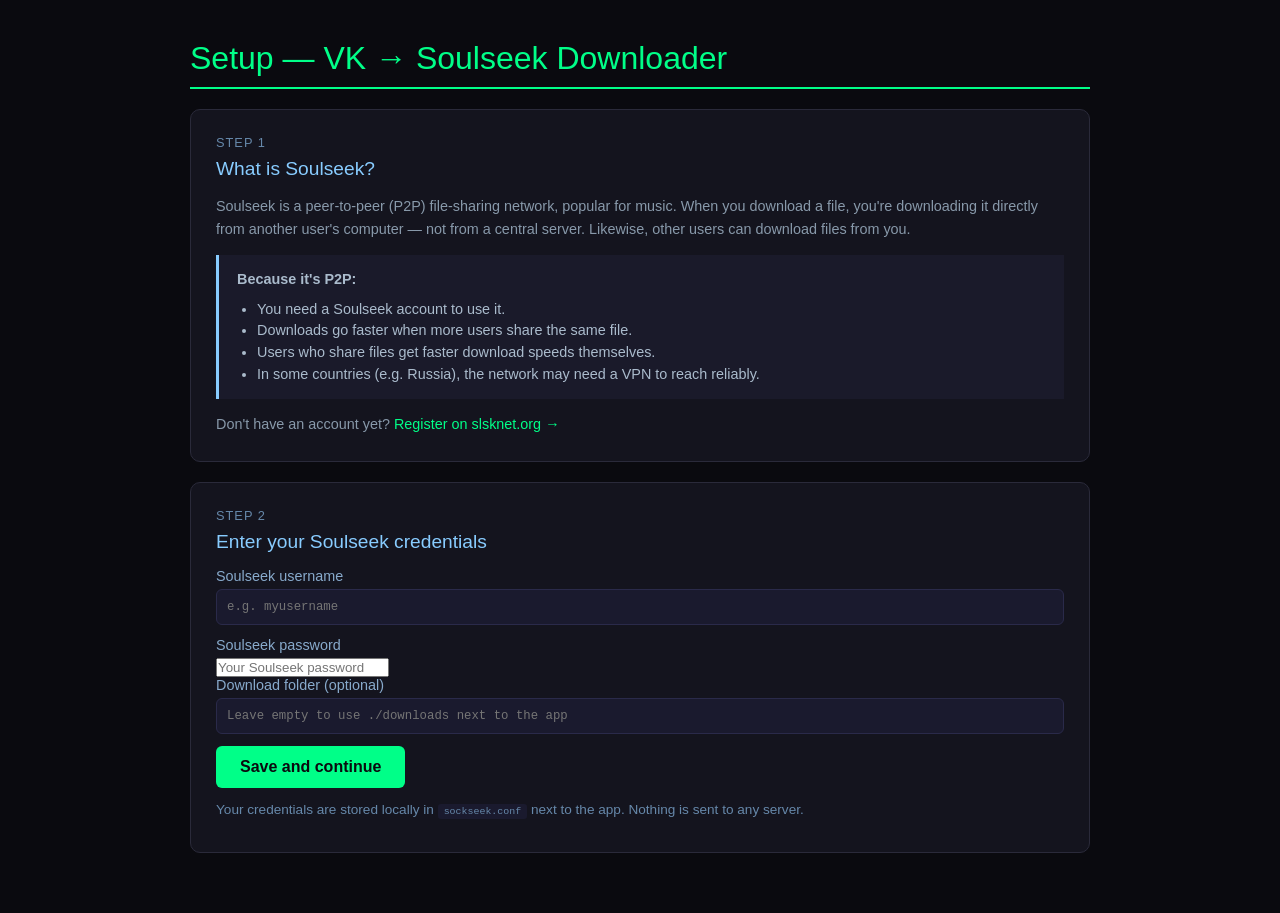
==== setup.html @ e68a3dbe "initcomm" ====
<!DOCTYPE html>
<html lang="en">
<head>
    <meta charset="UTF-8">
    <title>Setup — VK → Soulseek Downloader</title>
    <link rel="stylesheet" href="/static/style.css">
    <style>
        body { padding: 40px 20px; min-height: 100vh; }
        .info { color: #8899aa; font-size: 0.9em; line-height: 1.6; }
        .info a { color: #00ff88; text-decoration: none; }
        .info a:hover { text-decoration: underline; }
        .notice {
            background: #1a1a2a;
            border-left: 3px solid #88ccff;
            padding: 14px 18px;
            margin: 14px 0;
            color: #aabbcc;
            font-size: 0.9em;
            line-height: 1.5;
        }
        .error {
            background: #2a1a1a;
            border: 1px solid #ff4466;
            color: #ff8899;
            padding: 12px 16px;
            border-radius: 6px;
            margin-top: 12px;
            display: none;
        }
        .ok {
            background: #0a2a1a;
            border: 1px solid #00ff88;
            color: #00ff88;
            padding: 12px 16px;
            border-radius: 6px;
            margin-top: 12px;
            display: none;
        }
        .step {
            color: #6688aa;
            font-size: 0.8em;
            text-transform: uppercase;
            letter-spacing: 1px;
            margin-bottom: 8px;
        }
    </style>
</head>
<body>
<div class="container">
    <h1>Setup — VK → Soulseek Downloader</h1>

    <div class="card">
        <div class="step">Step 1</div>
        <h2>What is Soulseek?</h2>
        <p class="info">
            Soulseek is a peer-to-peer (P2P) file-sharing network, popular for music.
            When you download a file, you're downloading it directly from another user's
            computer — not from a central server. Likewise, other users can download files from you.
        </p>
        <div class="notice">
            <strong>Because it's P2P:</strong>
            <ul style="margin: 8px 0 0 20px;">
                <li>You need a Soulseek account to use it.</li>
                <li>Downloads go faster when more users share the same file.</li>
                <li>Users who share files get faster download speeds themselves.</li>
                <li>In some countries (e.g. Russia), the network may need a VPN to reach reliably.</li>
            </ul>
        </div>
        <p class="info">
            Don't have an account yet?
            <a href="https://www.slsknet.org/news/node/1" target="_blank" rel="noopener">
                Register on slsknet.org →
            </a>
        </p>
    </div>

    <div class="card">
        <div class="step">Step 2</div>
        <h2>Enter your Soulseek credentials</h2>
        <form id="setupForm">
            <label for="username">Soulseek username</label>
            <input type="text" id="username" placeholder="e.g. myusername"
                   autocomplete="off" required>

            <label for="password">Soulseek password</label>
            <input type="password" id="password" placeholder="Your Soulseek password"
                   autocomplete="off" required>

            <label for="outputDir">Download folder (optional)</label>
            <input type="text" id="outputDir"
                   placeholder="Leave empty to use ./downloads next to the app">

            <button type="submit" id="submitBtn">Save and continue</button>
        </form>
        <div id="errorBox" class="error"></div>
        <div id="okBox" class="ok"></div>
        <p class="hint" style="margin-top:14px;">
            Your credentials are stored locally in <code>sockseek.conf</code>
            next to the app. Nothing is sent to any server.
        </p>
    </div>
</div>

<script>
document.getElementById('setupForm').addEventListener('submit', async (e) => {
    e.preventDefault();
    const btn = document.getElementById('submitBtn');
    const err = document.getElementById('errorBox');
    const ok = document.getElementById('okBox');
    btn.disabled = true;
    btn.textContent = 'Saving...';
    err.style.display = 'none';
    ok.style.display = 'none';

    const fd = new FormData();
    fd.append('soulseek_username', document.getElementById('username').value);
    fd.append('soulseek_password', document.getElementById('password').value);
    fd.append('output_dir', document.getElementById('outputDir').value);

    try {
        const r = await fetch('/api/setup', { method: 'POST', body: fd });
        if (!r.ok) {
            const d = await r.json().catch(() => ({}));
            throw new Error(d.detail || 'Setup failed');
        }
        ok.textContent = 'Setup complete. Redirecting...';
        ok.style.display = 'block';
        setTimeout(() => { window.location.href = '/'; }, 800);
    } catch (ex) {
        err.textContent = ex.message;
        err.style.display = 'block';
    } finally {
        btn.disabled = false;
        btn.textContent = 'Save and continue';
    }
});
</script>
</body>
</html>
---- static/style.css ----
/* static/style.css */
* { margin: 0; padding: 0; box-sizing: border-box; }
body {
    font-family: 'Segoe UI', sans-serif;
    background: #0a0a0f;
    color: #d0d0d0;
    padding: 20px;
}
.container { max-width: 900px; margin: 0 auto; }

h1 {
    color: #00ff88;
    border-bottom: 2px solid #00ff88;
    padding-bottom: 10px;
    margin-bottom: 20px;
    font-weight: 300;
}

.card {
    background: #14141e;
    border: 1px solid #2a2a3a;
    border-radius: 10px;
    padding: 25px;
    margin-bottom: 20px;
}
.card h2 {
    color: #88ccff;
    margin-bottom: 15px;
    font-weight: 300;
    font-size: 1.2em;
}

label { display: block; margin-bottom: 5px; color: #88aacc; font-size: 0.9em; }

input[type="text"],
textarea {
    width: 100%;
    padding: 10px;
    background: #1a1a2e;
    border: 1px solid #2a2a4a;
    color: #d0d0d0;
    border-radius: 6px;
    margin-bottom: 12px;
    font-family: monospace;
    font-size: 0.95em;
}
input[type="text"]:focus,
textarea:focus { outline: none; border-color: #00ff88; }
textarea { min-height: 220px; resize: vertical; }

button {
    background: #00ff88;
    color: #0a0a0f;
    border: none;
    padding: 12px 24px;
    border-radius: 6px;
    font-weight: bold;
    font-size: 1em;
    cursor: pointer;
}
button:hover { background: #00cc66; }
button:disabled { opacity: 0.5; cursor: not-allowed; }

button.small { padding: 4px 10px; font-size: 0.75em; }
button.danger { background: #ff4466; color: #fff; }
button.danger:hover { background: #cc0033; }

.hint { color: #6688aa; font-size: 0.85em; margin-bottom: 10px; }
.hint code {
    background: #1a1a2e;
    padding: 2px 6px;
    border-radius: 3px;
    font-size: 0.9em;
}
.muted { color: #8899aa; }

.progress { height: 6px; background: #2a2a4a; border-radius: 3px; margin: 8px 0; overflow: hidden; }
.progress-fill { height: 100%; background: #00ff88; transition: width 0.3s; }

.job {
    background: #1a1a2e;
    padding: 12px;
    border-radius: 6px;
    margin-bottom: 8px;
    border-left: 3px solid #ffaa00;
}
.job.complete { border-left-color: #00ff88; }
.job.partial { border-left-color: #ffaa00; }
.job.error { border-left-color: #ff4466; }

.job-header {
    display: flex;
    justify-content: space-between;
    align-items: center;
    margin-bottom: 6px;
}

.job-stats { font-size: 0.8em; color: #8899aa; }

pre {
    background: #0a0a0f;
    padding: 10px;
    border-radius: 6px;
    font-size: 0.75em;
    max-height: 300px;
    overflow-y: auto;
    color: #8899aa;
    margin-top: 8px;
    white-space: pre-wrap;
    word-break: break-all;
}

.leecher-row {
    display: flex;
    justify-content: space-between;
    padding: 6px 0;
    border-bottom: 1px solid #2a2a4a;
}
.leecher-row:last-child { border-bottom: none; }
.leecher-name { color: #88ccff; font-family: monospace; }
.leecher-count { color: #8899aa; font-size: 0.85em; }
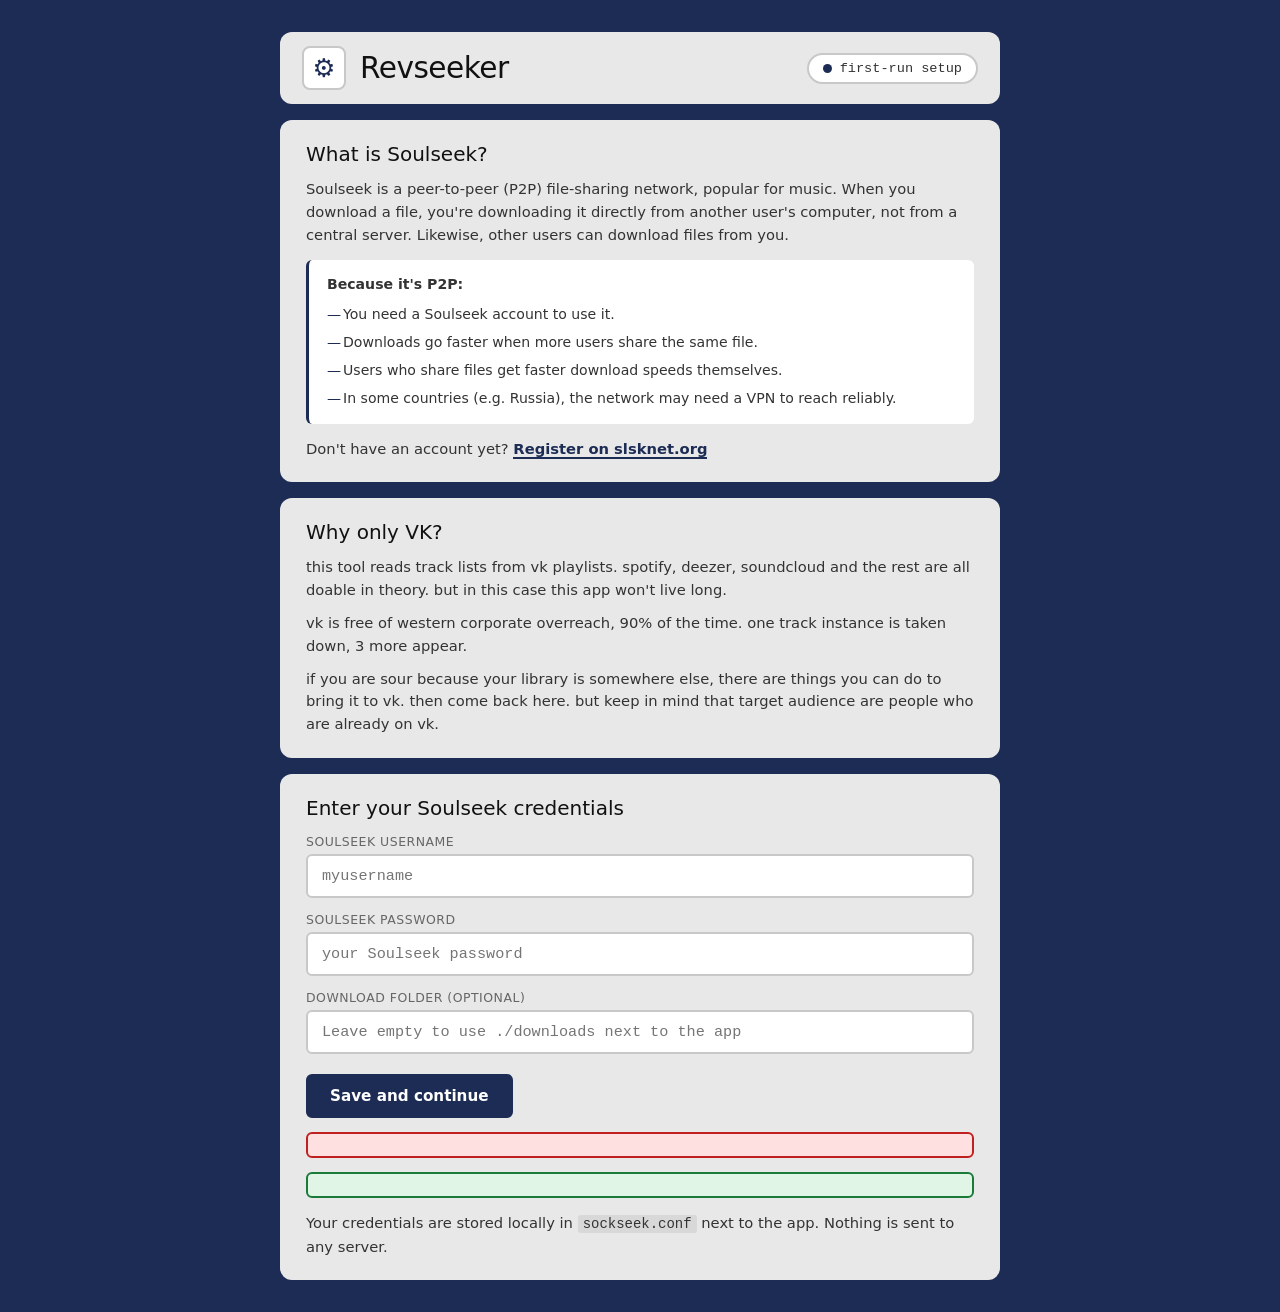
==== commit 346e2644: "yep" ====
--- a/setup.html
+++ b/setup.html
@@ -2,103 +2,298 @@
 <html lang="en">
 <head>
     <meta charset="UTF-8">
-    <title>Setup — VK → Soulseek Downloader</title>
-    <link rel="stylesheet" href="/static/style.css">
+    <title>Setup - Revseeker</title>
     <style>
-        body { padding: 40px 20px; min-height: 100vh; }
-        .info { color: #8899aa; font-size: 0.9em; line-height: 1.6; }
-        .info a { color: #00ff88; text-decoration: none; }
-        .info a:hover { text-decoration: underline; }
+        * { margin: 0; padding: 0; box-sizing: border-box; }
+
+        body {
+            font-family: 'Segoe UI', 'Inter', system-ui, sans-serif;
+            background: #1c2c54;
+            color: #111;
+            min-height: 100vh;
+            display: flex;
+            align-items: center;
+            justify-content: center;
+            padding: 32px 20px;
+        }
+
+        .setup-shell {
+            width: 100%;
+            max-width: 720px;
+            display: flex;
+            flex-direction: column;
+            gap: 16px;
+        }
+
+        .brand {
+            display: flex;
+            align-items: center;
+            gap: 14px;
+            background: #e8e8e8;
+            padding: 14px 22px;
+            border-radius: 12px;
+        }
+        .brand-mark {
+            width: 44px;
+            height: 44px;
+            display: flex;
+            align-items: center;
+            justify-content: center;
+            font-size: 1.6em;
+            color: #1c2c54;
+            background: #fff;
+            border: 2px solid #c8c8c8;
+            border-radius: 8px;
+        }
+        .brand-name {
+            font-size: 1.85em;
+            font-weight: 400;
+            color: #111;
+            letter-spacing: -0.5px;
+        }
+        .brand-spacer { flex: 1; }
+        .step-chip {
+            display: flex;
+            align-items: center;
+            gap: 8px;
+            padding: 6px 14px;
+            background: #fff;
+            border: 2px solid #c8c8c8;
+            border-radius: 999px;
+            font-size: 0.85em;
+            color: #333;
+            font-family: 'Consolas', monospace;
+        }
+        .step-chip .dot {
+            width: 9px;
+            height: 9px;
+            border-radius: 50%;
+            background: #1c2c54;
+        }
+
+        .card {
+            background: #e8e8e8;
+            border-radius: 12px;
+            padding: 22px 26px;
+        }
+        .card h2 {
+            font-size: 1.25em;
+            font-weight: 400;
+            color: #111;
+            margin-bottom: 12px;
+        }
+
+        .card p {
+            font-size: 0.92em;
+            line-height: 1.55;
+            color: #333;
+            margin-bottom: 10px;
+        }
+        .card p:last-child { margin-bottom: 0; }
+
+        .card a {
+            color: #1c2c54;
+            font-weight: 600;
+            text-decoration: none;
+            border-bottom: 2px solid #1c2c54;
+        }
+        .card a:hover {
+            color: #2a3f70;
+            border-color: #2a3f70;
+        }
+
         .notice {
-            background: #1a1a2a;
-            border-left: 3px solid #88ccff;
+            background: #fff;
+            border-left: 3px solid #1c2c54;
             padding: 14px 18px;
             margin: 14px 0;
-            color: #aabbcc;
-            font-size: 0.9em;
+            border-radius: 6px;
+            font-size: 0.88em;
+            line-height: 1.55;
+            color: #333;
+        }
+        .notice ul {
+            list-style: none;
+            padding: 0;
+            margin: 8px 0 0 0;
+        }
+        .notice ul li {
+            padding-left: 16px;
+            position: relative;
+            margin-bottom: 6px;
+        }
+        .notice ul li:last-child { margin-bottom: 0; }
+        .notice ul li::before {
+            content: '\2014';
+            position: absolute;
+            left: 0;
+            color: #1c2c54;
+        }
+
+        label {
+            display: block;
+            font-size: 0.78em;
+            color: #666;
+            text-transform: uppercase;
+            letter-spacing: 0.5px;
+            margin-bottom: 5px;
+            margin-top: 14px;
+        }
+
+        input[type="text"],
+        input[type="password"] {
+            width: 100%;
+            padding: 11px 14px;
+            background: #fff;
+            border: 2px solid #c8c8c8;
+            border-radius: 6px;
+            font-family: 'Consolas', monospace;
+            font-size: 0.95em;
+            color: #111;
+            transition: border-color 0.15s;
+        }
+        input:focus {
+            outline: none;
+            border-color: #1c2c54;
+        }
+
+        .actions {
+            display: flex;
+            gap: 10px;
+            margin-top: 20px;
+        }
+
+        button {
+            padding: 11px 22px;
+            border: 2px solid #1c2c54;
+            background: #1c2c54;
+            color: #fff;
+            font-weight: 600;
+            font-size: 0.95em;
+            border-radius: 6px;
+            cursor: pointer;
+            font-family: inherit;
+            transition: background 0.15s, color 0.15s;
+        }
+        button:hover:not(:disabled) { background: #2a3f70; }
+        button:disabled { opacity: 0.5; cursor: not-allowed; }
+
+        .status {
+            margin-top: 14px;
+            padding: 11px 16px;
+            border-radius: 6px;
+            font-size: 0.88em;
+            line-height: 1.45;
+            display: none;
+        }
+        .status.error {
+            display: block;
+            background: #ffe0e0;
+            border: 2px solid #c02020;
+            color: #8a1010;
+        }
+        .status.success {
+            display: block;
+            background: #e0f5e5;
+            border: 2px solid #1a7a3a;
+            color: #0a4a1a;
+        }
+
+        .hint {
+            font-size: 0.8em;
+            color: #555;
+            margin-top: 14px;
             line-height: 1.5;
         }
-        .error {
-            background: #2a1a1a;
-            border: 1px solid #ff4466;
-            color: #ff8899;
-            padding: 12px 16px;
-            border-radius: 6px;
-            margin-top: 12px;
-            display: none;
-        }
-        .ok {
-            background: #0a2a1a;
-            border: 1px solid #00ff88;
-            color: #00ff88;
-            padding: 12px 16px;
-            border-radius: 6px;
-            margin-top: 12px;
-            display: none;
-        }
-        .step {
-            color: #6688aa;
-            font-size: 0.8em;
-            text-transform: uppercase;
-            letter-spacing: 1px;
-            margin-bottom: 8px;
+        .hint code {
+            background: #d8d8d8;
+            padding: 1px 5px;
+            border-radius: 3px;
+            font-family: 'Consolas', monospace;
+            font-size: 0.95em;
         }
     </style>
 </head>
 <body>
-<div class="container">
-    <h1>Setup — VK → Soulseek Downloader</h1>
+<div class="setup-shell">
+
+    <header class="brand">
+        <div class="brand-mark">&#9881;</div>
+        <div class="brand-name">Revseeker</div>
+        <div class="brand-spacer"></div>
+        <div class="step-chip"><span class="dot"></span>first-run setup</div>
+    </header>
 
     <div class="card">
-        <div class="step">Step 1</div>
         <h2>What is Soulseek?</h2>
-        <p class="info">
+        <p>
             Soulseek is a peer-to-peer (P2P) file-sharing network, popular for music.
-            When you download a file, you're downloading it directly from another user's
-            computer — not from a central server. Likewise, other users can download files from you.
+            When you download a file, you're downloading it directly from another
+            user's computer, not from a central server. Likewise, other users can
+            download files from you.
         </p>
         <div class="notice">
             <strong>Because it's P2P:</strong>
-            <ul style="margin: 8px 0 0 20px;">
+            <ul>
                 <li>You need a Soulseek account to use it.</li>
                 <li>Downloads go faster when more users share the same file.</li>
                 <li>Users who share files get faster download speeds themselves.</li>
                 <li>In some countries (e.g. Russia), the network may need a VPN to reach reliably.</li>
             </ul>
         </div>
-        <p class="info">
+        <p>
             Don't have an account yet?
             <a href="https://www.slsknet.org/news/node/1" target="_blank" rel="noopener">
-                Register on slsknet.org →
+                Register on slsknet.org
             </a>
         </p>
     </div>
-
     <div class="card">
-        <div class="step">Step 2</div>
+        <h2>Why only VK?</h2>
+        <p>
+            this tool reads track lists from vk playlists. spotify, deezer,
+            soundcloud and the rest are all doable in theory. but in this case this app won't live long.
+        </p>
+        <p>
+            vk is free of western corporate overreach, 90% of the time. 
+            one track instance is taken down, 3 more appear.
+        </p>
+        <p>
+            if you are sour because your library is somewhere else, there are things you can do to 
+            bring it to vk. then come back here.
+
+            but keep in mind that target audience are people who are already on vk.
+        </p>
+    </div>
+    <div class="card">
         <h2>Enter your Soulseek credentials</h2>
         <form id="setupForm">
             <label for="username">Soulseek username</label>
-            <input type="text" id="username" placeholder="e.g. myusername"
+            <input type="text" id="username" placeholder="myusername"
                    autocomplete="off" required>
 
             <label for="password">Soulseek password</label>
-            <input type="password" id="password" placeholder="Your Soulseek password"
+            <input type="password" id="password" placeholder="your Soulseek password"
                    autocomplete="off" required>
 
             <label for="outputDir">Download folder (optional)</label>
             <input type="text" id="outputDir"
                    placeholder="Leave empty to use ./downloads next to the app">
 
-            <button type="submit" id="submitBtn">Save and continue</button>
+            <div class="actions">
+                <button type="submit" id="submitBtn">Save and continue</button>
+            </div>
+
+            <div id="errorBox" class="status error"></div>
+            <div id="okBox" class="status success"></div>
+
+            <p class="hint">
+                Your credentials are stored locally in <code>sockseek.conf</code>
+                next to the app. Nothing is sent to any server.
+            </p>
         </form>
-        <div id="errorBox" class="error"></div>
-        <div id="okBox" class="ok"></div>
-        <p class="hint" style="margin-top:14px;">
-            Your credentials are stored locally in <code>sockseek.conf</code>
-            next to the app. Nothing is sent to any server.
-        </p>
     </div>
+
 </div>
 
 <script>
